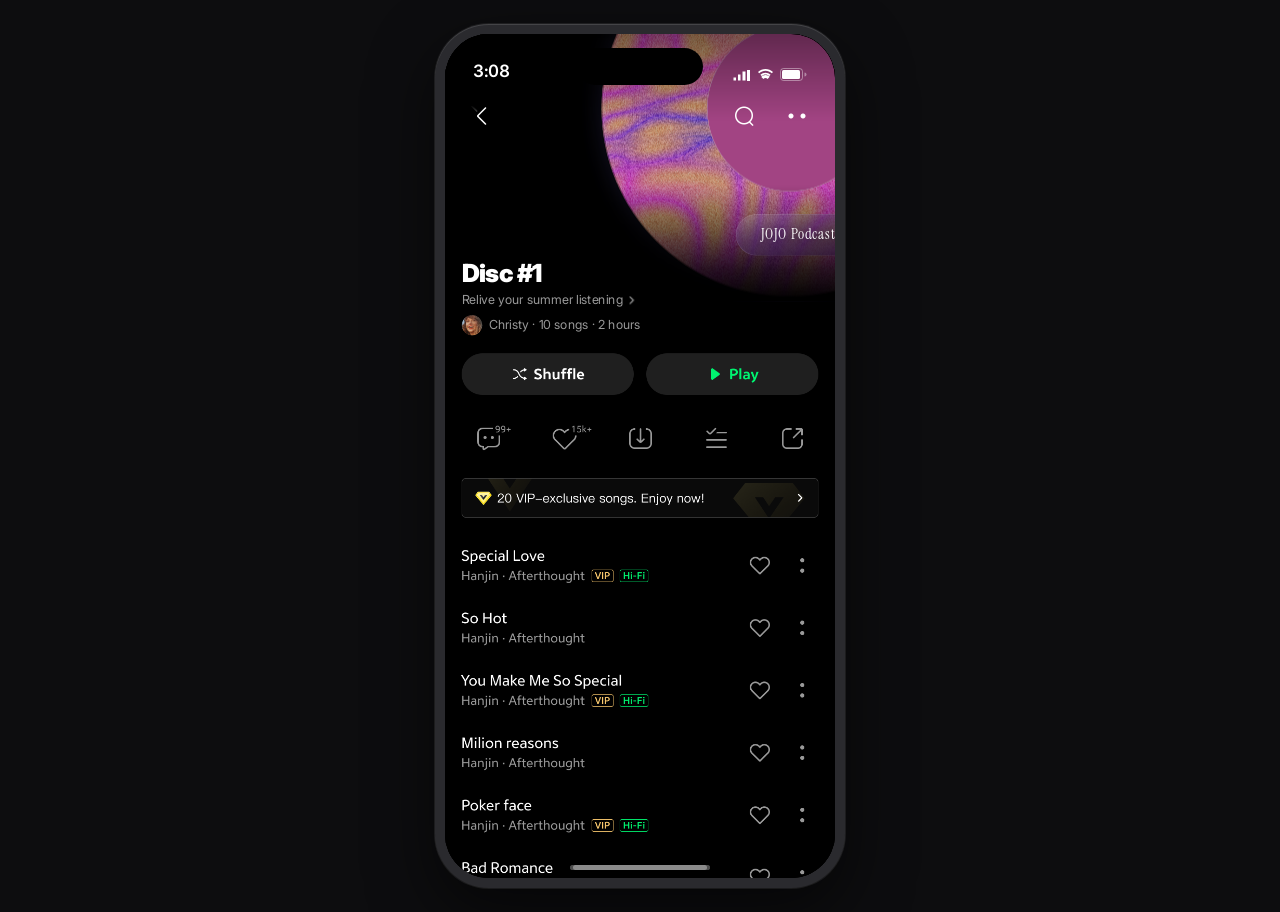
==== index.html @ c64f2231 "Initial commit: JOJO Podcast playlist and player demo. Includes playlist page, ambient WebGL player," ====
<!DOCTYPE html>
<html lang="zh-Hant">
<head>
  <meta charset="UTF-8">
  <meta name="viewport" content="width=device-width, initial-scale=1.0, maximum-scale=1.0, user-scalable=no">
  <title>AI 播客 · Disc #1</title>
  <link rel="preconnect" href="https://fonts.googleapis.com">
  <link rel="preconnect" href="https://fonts.gstatic.com" crossorigin>
  <link href="https://fonts.googleapis.com/css2?family=Instrument+Serif:ital@0;1&family=Inter:wght@400;500;600;700&display=swap" rel="stylesheet">
  <link rel="stylesheet" href="playlist.css">
  <style>
    /* file:// 兜底 */
    body.shell-body { min-height: 100dvh; margin: 0; display: flex; align-items: center; justify-content: center; background: #0d0d0f; }
    .phone-preview { padding: 10px; border-radius: 54px; background: #2a2a2e; }
    .phone-screen { width: 390px; height: 844px; border-radius: 44px; overflow: hidden; background: #000; position: relative; }
    .view--playlist { width: 100%; height: 100%; }
    .view--player { width: 100%; height: 100%; background: #fbe2d0; }
    .ios-status-bar { position: absolute; top: 0; left: 0; right: 0; z-index: 50; height: 54px; }
    .player-frame { top: 54px; height: calc(100% - 54px); position: absolute; width: 100%; left: 0; }
    .phone-screen.is-player-view .player-frame { top: 0; height: 100%; }
    .playlist-viewport { width: 100%; height: 100%; overflow: hidden; }
    .playlist-stage { width: 750px; height: 1624px; transform: scale(0.52); transform-origin: top left; position: relative; }
  </style>
</head>
<body class="shell-body">

  <div class="phone-preview">
    <div class="phone-screen" id="phoneScreen">

      <header class="ios-status-bar" aria-hidden="true">
        <time class="ios-status-bar__time" id="statusTime">12:32</time>
        <div class="ios-status-bar__island" aria-hidden="true"></div>
        <div class="ios-status-bar__trailing">
            <svg class="ios-icon ios-icon--cellular" viewBox="0 0 18 12" aria-hidden="true">
              <path fill="currentColor" d="M1 8.5h2.5v3H1v-3zm4.5-3H8v6H5.5v-6zm4.5-3H13v9h-3V2.5zm4.5-1.5h3v12h-3V1z"/>
            </svg>
            <svg class="ios-icon ios-icon--wifi" viewBox="0 0 16 12" aria-hidden="true">
              <path fill="currentColor" d="M8 1.8c2.4 0 4.6.9 6.3 2.4l1.2-1.2C13.4 1.1 10.8 0 8 0S2.6 1.1.5 2.9L1.7 4.2C3.4 2.7 5.6 1.8 8 1.8zm0 3.6c1.5 0 2.9.6 3.9 1.6l1.2-1.2c-1.4-1.3-3.3-2.1-5.1-2.1s-3.7.8-5.1 2.1L4.1 7c1-.9 2.4-1.6 3.9-1.6zm0 3.6c.8 0 1.5.3 2.1.9l2.1-2.1C11.1 6.7 9.6 6 8 6s-3.1.7-4.2 1.9L5.9 10c.6-.6 1.3-.9 2.1-.9z"/>
            </svg>
            <svg class="ios-icon ios-icon--battery" viewBox="0 0 27 13" aria-hidden="true">
              <rect x=".5" y=".5" width="22" height="12" rx="3" fill="none" stroke="currentColor" stroke-opacity=".4"/>
              <rect x="2" y="2" width="18" height="9" rx="1.5" fill="currentColor"/>
              <path fill="currentColor" fill-opacity=".4" d="M24.5 4.5v4a1.5 1.5 0 0 0 0-4z"/>
            </svg>
          </div>
      </header>

      <section class="view view--playlist active" id="viewPlaylist" aria-label="歌单页">

        <nav class="app-nav" aria-label="导航栏">
          <button type="button" class="app-nav__btn" aria-label="返回">
            <img class="app-nav__icon" src="assets/playlist/nav-back.png" alt="" width="24" height="24">
          </button>
          <div class="app-nav__actions">
            <button type="button" class="app-nav__btn" aria-label="搜索">
              <img class="app-nav__icon" src="assets/playlist/nav-search.png" alt="" width="24" height="24">
            </button>
            <button type="button" class="app-nav__btn" aria-label="分享">
              <img class="app-nav__icon" src="assets/playlist/nav-share.png" alt="" width="24" height="24">
            </button>
          </div>
        </nav>

        <div class="playlist-viewport">
          <div class="playlist-stage" data-figma-node="2:18733">

            <img
              class="figma-layer figma-layer--bg"
              src="assets/playlist/image-6.png"
              alt=""
              width="750"
              height="1624"
              data-node-id="2:18734"
            >

            <!-- 遮住底图里自带的旧状态栏 / 导航，避免与上方 iOS 栏重复 -->
            <div class="figma-bg-top-wipe" aria-hidden="true"></div>

            <div class="figma-layer figma-layer--hero-mask" data-node-id="2:18735">
              <div class="figma-hero-disc" data-node-id="2:19599" aria-hidden="true">
                <div class="figma-hero-ambient" id="playlistAmbient"></div>
                <div class="figma-hero-hub-cover" aria-hidden="true"></div>
                <div class="figma-hero-disc-vinyl" aria-hidden="true"></div>
                <svg class="figma-hero-disc-rings" viewBox="0 0 100 100" aria-hidden="true">
                  <g class="figma-hero-disc-rings__grooves" fill="none">
                    <circle cx="50" cy="50" r="24"/>
                    <circle cx="50" cy="50" r="28"/>
                    <circle cx="50" cy="50" r="32"/>
                    <circle cx="50" cy="50" r="36"/>
                    <circle cx="50" cy="50" r="40"/>
                    <circle cx="50" cy="50" r="44"/>
                    <circle cx="50" cy="50" r="47"/>
                    <circle cx="50" cy="50" r="49.2"/>
                  </g>
                </svg>
                <div class="figma-hero-disc-center" aria-hidden="true"></div>
              </div>
              <div class="figma-hero-dim" data-node-id="2:18737"></div>
              <div class="figma-hero-grad figma-hero-grad--bottom" data-node-id="2:18738"></div>
              <div class="figma-hero-grad figma-hero-grad--top" data-node-id="2:18739"></div>
            </div>

            <div class="figma-layer figma-layer--meta" data-node-id="2:18744">
              <h1 class="figma-meta-title" data-node-id="2:18746">Disc #1</h1>
              <p class="figma-meta-subtitle" data-node-id="2:18747">
                <span data-node-id="2:18748">Relive your summer listening </span>
                <img class="figma-meta-chevron" src="assets/playlist/icon-chevron-right.png" alt="" width="24" height="24" data-node-id="2:18749">
              </p>
              <div class="figma-meta-user" data-node-id="2:18764">
                <img class="figma-meta-avatar" src="assets/playlist/avatar-mask.png" alt="" width="40" height="40" data-node-id="2:18766">
                <p class="figma-meta-user-text" data-node-id="2:18770">
                  <span data-node-id="2:18771">Christy</span><span data-node-id="2:18772"> · 10 songs · 2 hours</span>
                </p>
              </div>
            </div>


            <div class="figma-layer figma-layer--pill" data-node-id="2:19683" aria-hidden="true">
              <span class="figma-pill-text">JOJO Podcast</span>
            </div>

            <button type="button" class="figma-hero-hit" id="heroTrigger" aria-label="进入 JOJO Podcast 播放器"></button>

          </div>
        </div>
      </section>

      <section class="view view--player" id="viewPlayer" aria-label="播放器" aria-hidden="true">
        <iframe
          id="playerFrame"
          class="player-frame"
          title="Lucky · Jason Mraz"
          allow="autoplay"
        ></iframe>
      </section>

      <div class="transition-flash" id="transitionFlash" aria-hidden="true"></div>
      <div class="phone-home-indicator" aria-hidden="true"></div>

    </div>
  </div>

  <script src="assets/vendor/three.min.js"></script>
  <script src="ambient-shader.js"></script>
  <script src="playlist-ambient.js"></script>
  <script src="navigation.js"></script>
</body>
</html>
---- playlist.css ----
:root {
  --ease-expo: cubic-bezier(0.16, 1, 0.3, 1);
  --ease-out: cubic-bezier(0.19, 1, 0.22, 1);
  /* Figma frame playlist @ 750 × 1624 → phone 390 × 844 */
  --figma-w: 750px;
  --figma-h: 1624px;
  --phone-w: 390px;
  --phone-h: 844px;
  --scale: 0.52;
}

*, *::before, *::after { box-sizing: border-box; margin: 0; padding: 0; }

html { -webkit-text-size-adjust: 100%; }

body.shell-body {
  min-height: 100dvh;
  display: flex;
  align-items: center;
  justify-content: center;
  padding: 24px 16px;
  background: #0d0d0f;
  font-family: 'Inter', system-ui, sans-serif;
  -webkit-font-smoothing: antialiased;
}

.phone-preview {
  position: relative;
  padding: 10px;
  border-radius: 54px;
  background: linear-gradient(145deg, #3a3a3e 0%, #1c1c1e 45%, #2a2a2e 100%);
  box-shadow:
    0 0 0 1px rgba(255, 255, 255, 0.08),
    0 24px 64px rgba(0, 0, 0, 0.55),
    inset 0 1px 0 rgba(255, 255, 255, 0.12);
  flex-shrink: 0;
}

.phone-screen {
  position: relative;
  width: var(--phone-w);
  height: var(--phone-h);
  border-radius: 44px;
  overflow: hidden;
  background: #000;
  isolation: isolate;
}

.phone-home-indicator {
  position: absolute;
  bottom: 8px;
  left: 50%;
  z-index: 50;
  transform: translateX(-50%);
  width: 134px;
  height: 5px;
  border-radius: 3px;
  background: rgba(255, 255, 255, 0.35);
  pointer-events: none;
}

.view {
  position: absolute;
  inset: 0;
  display: none;
  pointer-events: none;
}

.view--playlist {
  z-index: 2;
  width: 100%;
  height: 100%;
  background: #000;
  transform: scale(1);
  transition: opacity 0.5s var(--ease-out), transform 0.65s var(--ease-expo);
}

.view--playlist.active {
  display: block;
  opacity: 1;
  visibility: visible;
  pointer-events: auto;
}

.view--playlist.exit {
  opacity: 0;
  transform: scale(1.03);
  pointer-events: none;
}

/* ========== Figma 画布缩放 ========== */
.playlist-viewport {
  width: 100%;
  height: 100%;
  overflow: hidden;
}

.playlist-stage {
  position: relative;
  width: 750px;
  height: 1624px;
  transform: scale(0.52);
  transform-origin: top left;
  background: #000;
  --disc-diameter: 726px;
  --disc-radius: calc(var(--disc-diameter) / 2);
  --disc-left: 300px;
  --disc-top: -220px;
  /* 与 ambient-shader 色块一致 */
  --fluid-peach: #ffb17a;
  --fluid-light-purple: #8c7efd;
  --fluid-center: #cb55a4;
  --disc-spin-duration: 22s;
  --disc-center-ratio: 0.44;
}

@keyframes figma-disc-spin {
  from { transform: rotate(0deg); }
  to { transform: rotate(360deg); }
}

@keyframes figma-disc-center-spin {
  from { transform: translate(-50%, -50%) rotate(0deg); }
  to { transform: translate(-50%, -50%) rotate(360deg); }
}

.figma-layer {
  position: absolute;
  pointer-events: none;
}

.figma-layer--bg {
  inset: 0;
  width: 750px;
  height: 1624px;
  object-fit: cover;
  z-index: 0;
}

/* 盖住 image-6 内嵌的状态栏 + 导航（Figma 约 88+88px） */
.figma-bg-top-wipe {
  position: absolute;
  left: 0;
  top: 0;
  width: 750px;
  height: 176px;
  z-index: 1;
  background: linear-gradient(180deg, #000 0%, #000 78%, rgba(0, 0, 0, 0) 100%);
  pointer-events: none;
}

/* 背景+遮罩 · 2:18735 */
.figma-layer--hero-mask {
  left: 0;
  top: 0;
  width: 750px;
  height: 514px;
  overflow: hidden;
  z-index: 2;
}

.figma-hero-dim {
  position: absolute;
  inset: 0;
  background: rgba(0, 0, 0, 0.2);
  z-index: 5;
  pointer-events: none;
}

/* 完整圆形流体光盘 */
.figma-hero-disc {
  position: absolute;
  left: var(--disc-left);
  top: var(--disc-top);
  width: var(--disc-diameter);
  height: var(--disc-diameter);
  border-radius: 50%;
  overflow: hidden;
  z-index: 4;
  pointer-events: none;
  isolation: isolate;
  border: 1px solid rgba(255, 255, 255, 0.12);
  box-shadow:
    0 0 0 1px rgba(0, 0, 0, 0.45),
    0 0 48px rgba(140, 126, 253, 0.18),
    inset 0 0 120px rgba(0, 0, 0, 0.28),
    inset 0 0 32px rgba(255, 255, 255, 0.08);
  transform-origin: center center;
  animation: figma-disc-spin var(--disc-spin-duration) linear infinite;
  will-change: transform;
}

.figma-hero-disc::before {
  content: '';
  position: absolute;
  inset: 0;
  border-radius: 50%;
  pointer-events: none;
  z-index: 1;
  box-shadow:
    inset 0 0 0 2px rgba(0, 0, 0, 0.35),
    inset 0 0 0 6px rgba(255, 255, 255, 0.05);
}

.figma-hero-disc-rings {
  position: absolute;
  inset: 0;
  z-index: 3;
  width: 100%;
  height: 100%;
  pointer-events: none;
  opacity: 0.5;
  mix-blend-mode: soft-light;
}

.figma-hero-disc-rings__grooves circle {
  stroke: rgba(255, 255, 255, 0.85);
  stroke-width: 1px;
  vector-effect: non-scaling-stroke;
}

.figma-hero-ambient {
  position: absolute;
  inset: 0;
  z-index: 0;
}

.figma-hero-ambient canvas {
  display: block;
  width: 100%;
  height: 100%;
  transform: scale(1.04);
  transform-origin: center center;
}

/* 细沟槽纹理（浅色 1px 等效、整体 50% 透明） */
.figma-hero-disc-vinyl {
  position: absolute;
  inset: 0;
  z-index: 2;
  border-radius: 50%;
  pointer-events: none;
  opacity: 0.5;
  background:
    repeating-radial-gradient(
      circle at 50% 50%,
      transparent 0,
      transparent 0.2%,
      rgba(255, 255, 255, 0.55) 0.2%,
      rgba(255, 255, 255, 0.55) 0.47%,
      transparent 0.47%,
      transparent 0.75%
    ),
    repeating-radial-gradient(
      circle at 50% 50%,
      transparent 0,
      transparent 0.55%,
      rgba(255, 255, 255, 0.35) 0.55%,
      rgba(255, 255, 255, 0.35) 0.82%,
      transparent 0.82%,
      transparent 1.35%
    ),
    conic-gradient(
      from 200deg at 50% 50%,
      transparent 0deg,
      rgba(255, 255, 255, 0.12) 24deg,
      transparent 48deg,
      transparent 360deg
    ),
    radial-gradient(
      circle at 72% 28%,
      rgba(255, 255, 255, 0.14) 0%,
      rgba(255, 255, 255, 0.05) 16%,
      transparent 28%
    );
  mix-blend-mode: soft-light;
}

.figma-hero-disc-vinyl::before,
.figma-hero-disc-vinyl::after {
  content: none;
}

/* 盖住底图自带的中心图标（在 shader 之上） */
.figma-hero-hub-cover {
  position: absolute;
  left: 50%;
  top: 50%;
  width: calc(var(--disc-center-ratio) * 100%);
  height: calc(var(--disc-center-ratio) * 100%);
  transform: translate(-50%, -50%);
  border-radius: 50%;
  z-index: 1;
  pointer-events: none;
  background: var(--fluid-center);
}

/* 光盘中心圆（相对光盘定位，随盘旋转） */
.figma-hero-disc-center {
  position: absolute;
  left: 50%;
  top: 50%;
  width: calc(var(--disc-center-ratio) * 100%);
  height: calc(var(--disc-center-ratio) * 100%);
  transform: translate(-50%, -50%);
  border-radius: 50%;
  z-index: 4;
  pointer-events: none;
  background: var(--fluid-center);
  border: 1px solid rgba(255, 255, 255, 0.55);
  box-shadow: none;
}

.figma-hero-grad {
  position: absolute;
  left: 0;
  right: 0;
  z-index: 6;
  pointer-events: none;
}

.figma-hero-grad--bottom {
  top: 0;
  bottom: 0;
  background: linear-gradient(
    180deg,
    rgba(0, 0, 0, 0) 0%,
    rgba(0, 0, 0, 0) 56.42%,
    rgba(0, 0, 0, 0.4) 72%,
    rgba(0, 0, 0, 0.8) 88%,
    #000 100%
  );
}

.figma-hero-grad--top {
  top: 0;
  bottom: 65.76%;
  background: linear-gradient(
    180deg,
    rgba(0, 0, 0, 0.4) 0%,
    rgba(0, 0, 0, 0) 95.17%
  );
}

/* 歌单信息 · 2:18744 */
.figma-layer--meta {
  left: 0;
  top: 426px;
  width: 750px;
  height: 156px;
  z-index: 8;
  display: flex;
  flex-direction: column;
  justify-content: flex-end;
  gap: 16px;
  padding: 0 32px 2px;
}

.figma-meta-title {
  font-family: 'Inter', system-ui, sans-serif;
  font-size: 48px;
  font-weight: 900;
  line-height: 1;
  color: #fff;
  letter-spacing: -0.02em;
}

.figma-meta-subtitle {
  display: flex;
  align-items: center;
  gap: 4px;
  font-size: 24px;
  font-weight: 400;
  line-height: 1;
  color: rgba(255, 255, 255, 0.6);
}

.figma-meta-chevron {
  width: 24px;
  height: 24px;
  flex-shrink: 0;
  display: block;
  object-fit: contain;
}

.figma-meta-user {
  display: flex;
  align-items: center;
  gap: 12px;
}

.figma-meta-avatar {
  width: 40px;
  height: 40px;
  border-radius: 50%;
  object-fit: cover;
  flex-shrink: 0;
}

.figma-meta-user-text {
  font-size: 24px;
  line-height: 1.5;
  color: rgba(255, 255, 255, 0.6);
  white-space: nowrap;
}

.figma-meta-user-text span:first-child {
  line-height: 36px;
}

/* iOS 状态栏（两页共用，浮在手机框顶部） */
.ios-status-bar {
  position: absolute;
  top: 0;
  left: 0;
  right: 0;
  z-index: 50;
  display: grid;
  grid-template-columns: 1fr auto 1fr;
  align-items: flex-end;
  height: 54px;
  padding: 14px 28px 8px;
  color: #fff;
  pointer-events: none;
}

.ios-status-bar__time {
  grid-column: 1;
  justify-self: start;
  font-family: -apple-system, 'SF Pro Text', 'Inter', system-ui, sans-serif;
  font-size: 17px;
  font-weight: 600;
  letter-spacing: -0.4px;
  font-variant-numeric: tabular-nums;
}

.ios-status-bar__island {
  grid-column: 2;
  width: 126px;
  height: 37px;
  margin-bottom: -4px;
  border-radius: 20px;
  background: #000;
}

.ios-status-bar__trailing {
  grid-column: 3;
  justify-self: end;
  display: flex;
  align-items: center;
  gap: 6px;
}

.ios-icon--cellular { width: 19px; height: 12px; }
.ios-icon--wifi { width: 17px; height: 12px; }
.ios-icon--battery { width: 27px; height: 13px; }

/* 导航栏 + 用户上传图标 */
.app-nav {
  position: absolute;
  top: 54px;
  left: 0;
  right: 0;
  z-index: 39;
  display: flex;
  align-items: center;
  justify-content: space-between;
  padding: 6px 16px 10px;
  pointer-events: auto;
}

.app-nav__actions {
  display: flex;
  align-items: center;
  gap: 8px;
}

.app-nav__btn {
  display: flex;
  align-items: center;
  justify-content: center;
  width: 44px;
  height: 44px;
  border: none;
  background: transparent;
  padding: 0;
  cursor: pointer;
  border-radius: 50%;
  -webkit-tap-highlight-color: transparent;
}

.app-nav__btn:active {
  background: rgba(255, 255, 255, 0.08);
}

.app-nav__icon {
  width: 24px;
  height: 24px;
  display: block;
  object-fit: contain;
}

/* JOJO Podcast pill · 2:19683 */
.figma-layer--pill {
  left: calc(var(--disc-left) + var(--disc-diameter) / 2 + 16px);
  top: calc(var(--disc-top) + var(--disc-diameter) * 0.78);
  width: auto;
  min-height: 80px;
  padding: 12px 48px;
  transform: translateX(-50%);
  border-radius: 100px;
  border: none;
  display: flex;
  align-items: center;
  justify-content: center;
  z-index: 12;
  pointer-events: none;
  overflow: visible;
  background: transparent;
  box-shadow: none;
}

/* 渐变模拟毛玻璃，避免 backdrop-filter 在底边产生 1px 亮线 */
.figma-layer--pill::before {
  content: '';
  position: absolute;
  inset: 0;
  border-radius: 100px;
  background: linear-gradient(
    165deg,
    rgba(255, 255, 255, 0.18) 0%,
    rgba(88, 52, 108, 0.55) 40%,
    rgba(42, 22, 52, 0.72) 100%
  );
  box-shadow: inset 0 0 0 1px rgba(255, 255, 255, 0.14);
  z-index: 0;
}

.figma-pill-text {
  position: relative;
  z-index: 1;
  font-family: 'Instrument Serif', 'Chapman Test', 'Songti SC', serif;
  font-size: 28px;
  font-weight: 400;
  line-height: 1;
  letter-spacing: 2px;
  color: #fff;
  white-space: nowrap;
  text-shadow: 0 1px 12px rgba(0, 0, 0, 0.35);
}

/* 点击热区：遮罩 + 唱片 + 胶囊 */
.figma-hero-hit {
  position: absolute;
  left: 0;
  top: 0;
  width: 750px;
  height: 514px;
  z-index: 20;
  border: none;
  background: transparent;
  cursor: pointer;
  pointer-events: auto;
  -webkit-tap-highlight-color: transparent;
}

.playlist-stage:has(.figma-hero-hit:active) .figma-layer--pill {
  transform: translateX(-50%) scale(0.98);
}

/* ========== 播放器（自下而上展开） ========== */
.view--player {
  position: absolute;
  inset: 0;
  z-index: 20;
  width: 100%;
  height: 100%;
  display: none;
  --status-bar-h: 54px;
  background: #fbe2d0;
  transform: translateY(100%);
  transition: transform 0.68s var(--ease-expo);
  pointer-events: none;
  will-change: transform;
}

.view--player.is-mounted {
  display: block;
  opacity: 1;
  visibility: visible;
}

.view--player.active {
  transform: translateY(0);
  pointer-events: auto;
}

.view--player.exit {
  transform: translateY(100%);
  pointer-events: none;
}

.player-frame {
  position: absolute;
  top: var(--status-bar-h);
  left: 0;
  width: 100%;
  height: calc(100% - var(--status-bar-h));
  border: none;
  display: block;
  background: #fbe2d0;
}

/* 播放器：色块顶底铺满，状态栏浮在 WebGL 上 */
.phone-screen.is-player-view .player-frame {
  top: 0;
  height: 100%;
}

.phone-screen.is-player-view .ios-status-bar {
  color: #fff;
  background: transparent;
}

.phone-screen.is-player-view .ios-status-bar__island {
  background: #000;
}

.transition-flash {
  display: none;
}

@media (prefers-reduced-motion: reduce) {
  .view--player {
    transition-duration: 0.01ms;
  }
}
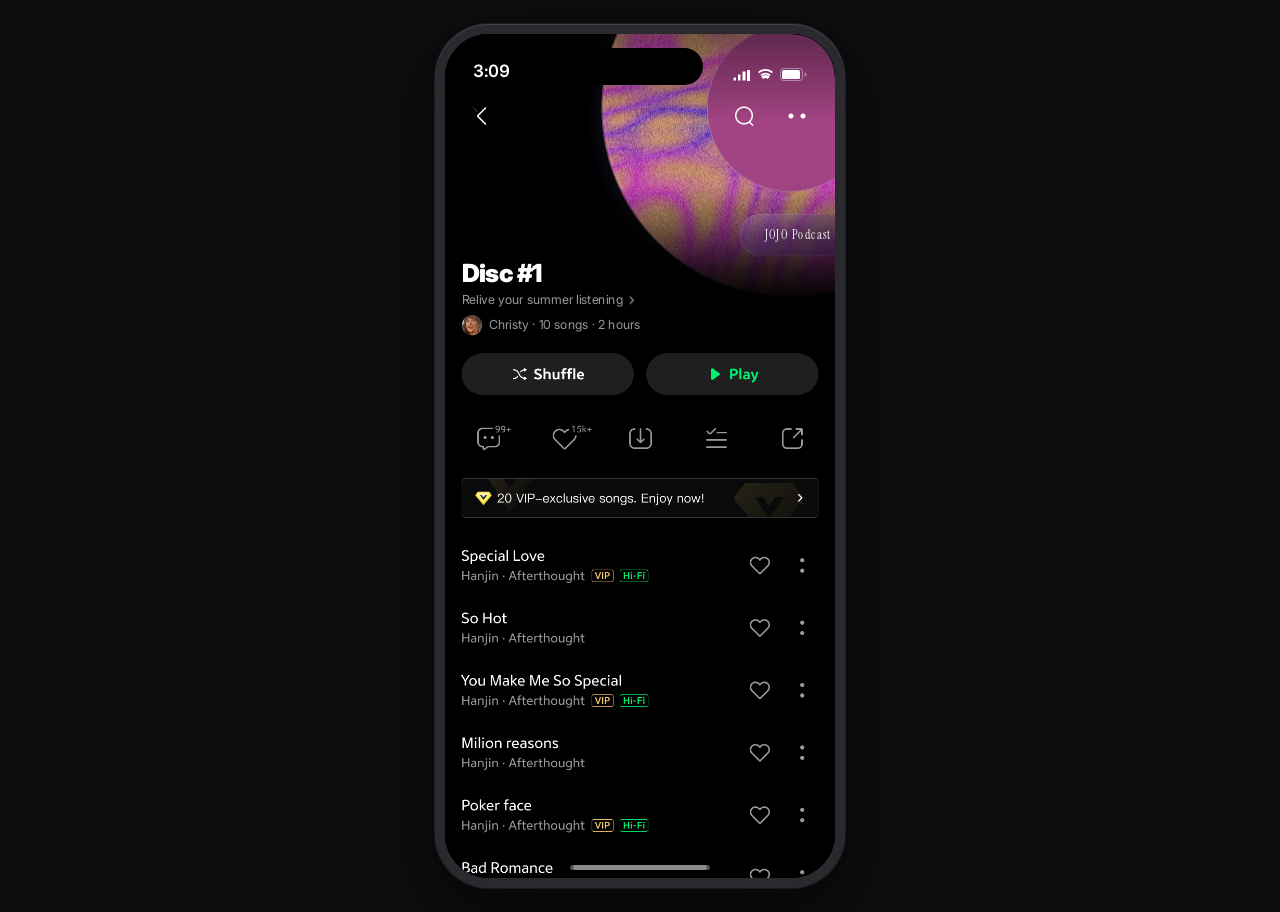
==== commit e7991a07: "Add full-page pull-down to reveal player from the top. The playlist view moves down with the gesture" ====
--- a/index.html
+++ b/index.html
@@ -20,6 +20,23 @@
     .phone-screen.is-player-view .player-frame { top: 0; height: 100%; }
     .playlist-viewport { width: 100%; height: 100%; overflow: hidden; }
     .playlist-stage { width: 750px; height: 1624px; transform: scale(0.52); transform-origin: top left; position: relative; }
+    .view--playlist { touch-action: none; }
+    .figma-disc-long-hit {
+      position: absolute;
+      left: 50%;
+      top: 50%;
+      z-index: 8;
+      width: 44%;
+      height: 44%;
+      transform: translate(-50%, -50%);
+      border: none;
+      border-radius: 50%;
+      background: transparent;
+      cursor: pointer;
+      pointer-events: auto;
+      -webkit-tap-highlight-color: transparent;
+    }
+    .figma-hero-hit { touch-action: none; }
   </style>
 </head>
 <body class="shell-body">
@@ -94,6 +111,7 @@
                   </g>
                 </svg>
                 <div class="figma-hero-disc-center" aria-hidden="true"></div>
+                <button type="button" class="figma-disc-long-hit" id="discLongPress" aria-label="长按进入播放器" tabindex="-1"></button>
               </div>
               <div class="figma-hero-dim" data-node-id="2:18737"></div>
               <div class="figma-hero-grad figma-hero-grad--bottom" data-node-id="2:18738"></div>
--- a/playlist.css
+++ b/playlist.css
@@ -540,7 +540,7 @@
   position: relative;
   z-index: 1;
   font-family: 'Instrument Serif', 'Chapman Test', 'Songti SC', serif;
-  font-size: 28px;
+  font-size: 24px;
   font-weight: 400;
   line-height: 1;
   letter-spacing: 2px;
@@ -568,7 +568,7 @@
   transform: translateX(-50%) scale(0.98);
 }
 
-/* ========== 播放器（自下而上展开） ========== */
+/* ========== 播放器（自上而下展开） ========== */
 .view--player {
   position: absolute;
   inset: 0;
@@ -578,7 +578,7 @@
   display: none;
   --status-bar-h: 54px;
   background: #fbe2d0;
-  transform: translateY(100%);
+  transform: translateY(-100%);
   transition: transform 0.68s var(--ease-expo);
   pointer-events: none;
   will-change: transform;
@@ -596,8 +596,16 @@
 }
 
 .view--player.exit {
-  transform: translateY(100%);
-  pointer-events: none;
+  transform: translateY(-100%);
+  pointer-events: none;
+}
+
+.view--playlist.is-page-pulling {
+  transition: none;
+}
+
+.view--player.is-page-pulling {
+  transition: none;
 }
 
 .player-frame {
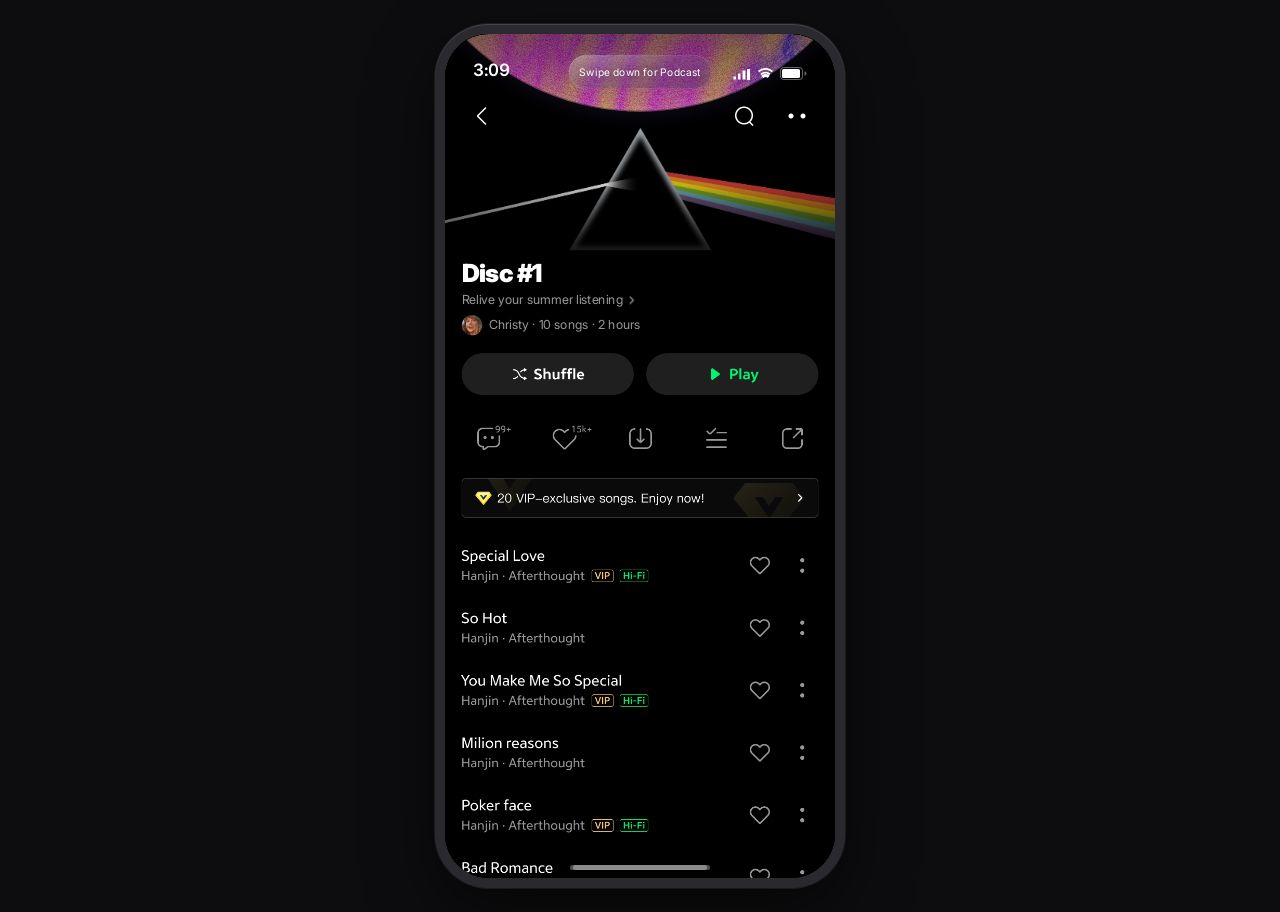
==== commit 9785be48: "Polish playlist hero UI and improve pull-down interaction. Add hero background art, enlarge and cent" ====
--- a/index.html
+++ b/index.html
@@ -46,7 +46,6 @@
 
       <header class="ios-status-bar" aria-hidden="true">
         <time class="ios-status-bar__time" id="statusTime">12:32</time>
-        <div class="ios-status-bar__island" aria-hidden="true"></div>
         <div class="ios-status-bar__trailing">
             <svg class="ios-icon ios-icon--cellular" viewBox="0 0 18 12" aria-hidden="true">
               <path fill="currentColor" d="M1 8.5h2.5v3H1v-3zm4.5-3H8v6H5.5v-6zm4.5-3H13v9h-3V2.5zm4.5-1.5h3v12h-3V1z"/>
@@ -94,6 +93,14 @@
             <div class="figma-bg-top-wipe" aria-hidden="true"></div>
 
             <div class="figma-layer figma-layer--hero-mask" data-node-id="2:18735">
+              <img
+                class="figma-hero-bg"
+                src="assets/playlist/hero-bg.jpg"
+                alt=""
+                width="750"
+                height="514"
+                decoding="async"
+              >
               <div class="figma-hero-disc" data-node-id="2:19599" aria-hidden="true">
                 <div class="figma-hero-ambient" id="playlistAmbient"></div>
                 <div class="figma-hero-hub-cover" aria-hidden="true"></div>
@@ -134,10 +141,10 @@
 
 
             <div class="figma-layer figma-layer--pill" data-node-id="2:19683" aria-hidden="true">
-              <span class="figma-pill-text">JOJO Podcast</span>
+              <span class="figma-pill-text">Swipe down for Podcast</span>
             </div>
 
-            <button type="button" class="figma-hero-hit" id="heroTrigger" aria-label="进入 JOJO Podcast 播放器"></button>
+            <button type="button" class="figma-hero-hit" id="heroTrigger" aria-label="向下滑动进入 Podcast 播放器"></button>
 
           </div>
         </div>
--- a/playlist.css
+++ b/playlist.css
@@ -102,10 +102,10 @@
   transform: scale(0.52);
   transform-origin: top left;
   background: #000;
-  --disc-diameter: 726px;
+  --disc-diameter: 950px;
   --disc-radius: calc(var(--disc-diameter) / 2);
-  --disc-left: 300px;
-  --disc-top: -220px;
+  --disc-left: calc((var(--figma-w) - var(--disc-diameter)) / 2);
+  --disc-top: -800px;
   /* 与 ambient-shader 色块一致 */
   --fluid-peach: #ffb17a;
   --fluid-light-purple: #8c7efd;
@@ -157,6 +157,18 @@
   height: 514px;
   overflow: hidden;
   z-index: 2;
+}
+
+/* 顶部 hero 背景图（光盘、文字下层） */
+.figma-hero-bg {
+  position: absolute;
+  inset: 0;
+  width: 100%;
+  height: 100%;
+  object-fit: cover;
+  object-position: center 42%;
+  z-index: 1;
+  pointer-events: none;
 }
 
 .figma-hero-dim {
@@ -415,9 +427,9 @@
   left: 0;
   right: 0;
   z-index: 50;
-  display: grid;
-  grid-template-columns: 1fr auto 1fr;
+  display: flex;
   align-items: flex-end;
+  justify-content: space-between;
   height: 54px;
   padding: 14px 28px 8px;
   color: #fff;
@@ -425,8 +437,6 @@
 }
 
 .ios-status-bar__time {
-  grid-column: 1;
-  justify-self: start;
   font-family: -apple-system, 'SF Pro Text', 'Inter', system-ui, sans-serif;
   font-size: 17px;
   font-weight: 600;
@@ -434,18 +444,7 @@
   font-variant-numeric: tabular-nums;
 }
 
-.ios-status-bar__island {
-  grid-column: 2;
-  width: 126px;
-  height: 37px;
-  margin-bottom: -4px;
-  border-radius: 20px;
-  background: #000;
-}
-
 .ios-status-bar__trailing {
-  grid-column: 3;
-  justify-self: end;
   display: flex;
   align-items: center;
   gap: 6px;
@@ -500,13 +499,13 @@
   object-fit: contain;
 }
 
-/* JOJO Podcast pill · 2:19683 */
+/* Swipe down for Podcast pill · 2:19683 */
 .figma-layer--pill {
-  left: calc(var(--disc-left) + var(--disc-diameter) / 2 + 16px);
-  top: calc(var(--disc-top) + var(--disc-diameter) * 0.78);
+  left: 50%;
+  top: calc(var(--disc-top) + var(--disc-diameter) * 0.78 + 100px);
   width: auto;
-  min-height: 80px;
-  padding: 12px 48px;
+  min-height: 64px;
+  padding: 0px 20px;
   transform: translateX(-50%);
   border-radius: 100px;
   border: none;
@@ -528,22 +527,22 @@
   border-radius: 100px;
   background: linear-gradient(
     165deg,
-    rgba(255, 255, 255, 0.18) 0%,
-    rgba(88, 52, 108, 0.55) 40%,
-    rgba(42, 22, 52, 0.72) 100%
+    rgba(255, 255, 255, 0.32) 0%,
+    rgba(120, 90, 140, 0.32) 45%,
+    rgba(72, 48, 88, 0.42) 100%
   );
-  box-shadow: inset 0 0 0 1px rgba(255, 255, 255, 0.14);
+  box-shadow: inset 0 0 0 1px rgba(255, 255, 255, 0.22);
   z-index: 0;
 }
 
 .figma-pill-text {
   position: relative;
   z-index: 1;
-  font-family: 'Instrument Serif', 'Chapman Test', 'Songti SC', serif;
-  font-size: 24px;
+  font-family: 'Inter', system-ui, sans-serif;
+  font-size: 20px;
   font-weight: 400;
-  line-height: 1;
-  letter-spacing: 2px;
+  line-height: 1.0;
+  letter-spacing: 0.02em;
   color: #fff;
   white-space: nowrap;
   text-shadow: 0 1px 12px rgba(0, 0, 0, 0.35);
@@ -630,10 +629,6 @@
   background: transparent;
 }
 
-.phone-screen.is-player-view .ios-status-bar__island {
-  background: #000;
-}
-
 .transition-flash {
   display: none;
 }
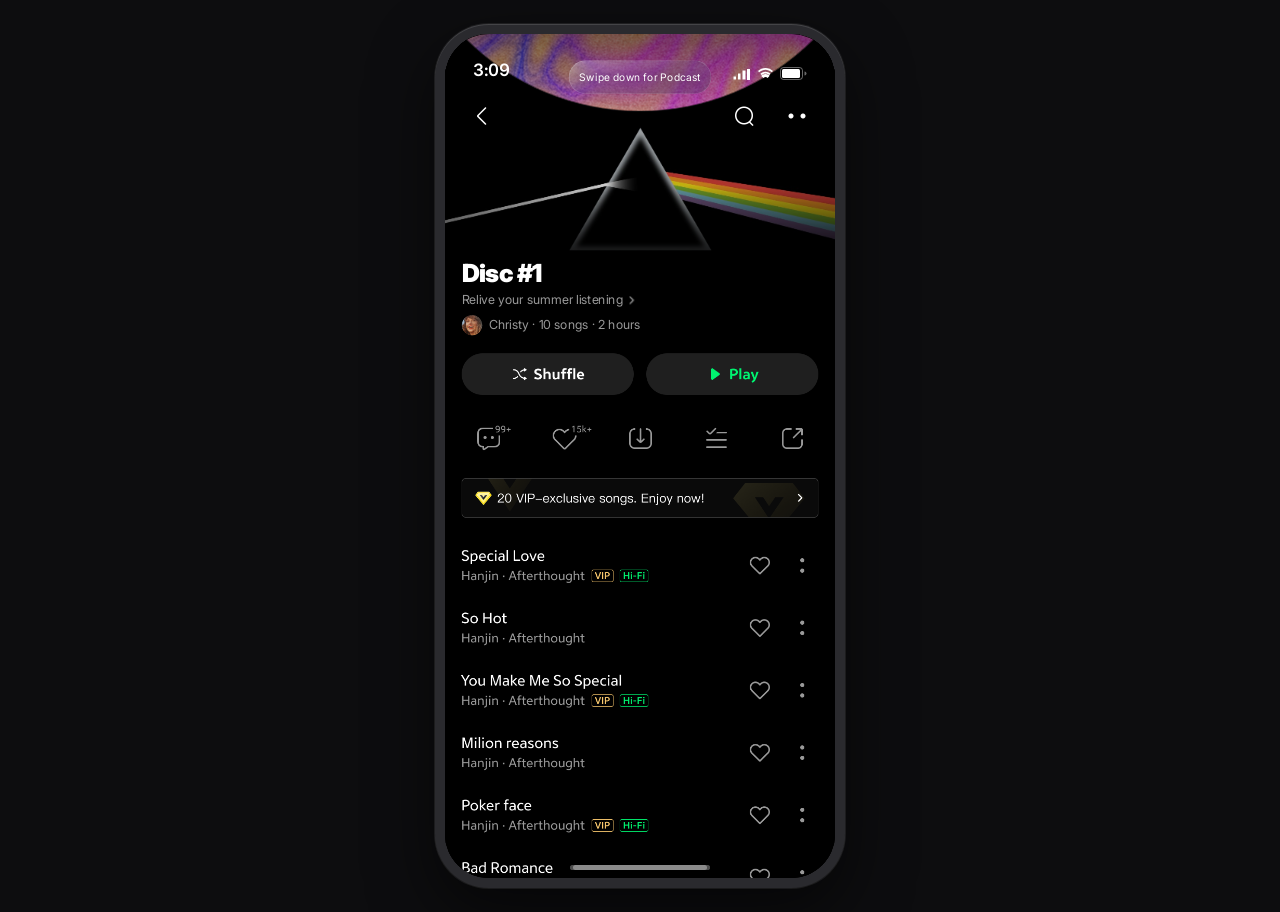
==== commit ef4b1560: "Fix mobile hero disc rendering as a square on iOS Safari. Separate rotation from the circular clip c" ====
--- a/index.html
+++ b/index.html
@@ -19,7 +19,7 @@
     .player-frame { top: 54px; height: calc(100% - 54px); position: absolute; width: 100%; left: 0; }
     .phone-screen.is-player-view .player-frame { top: 0; height: 100%; }
     .playlist-viewport { width: 100%; height: 100%; overflow: hidden; }
-    .playlist-stage { width: 750px; height: 1624px; transform: scale(0.52); transform-origin: top left; position: relative; }
+    .playlist-stage { width: 750px; height: 1624px; transform: scale(var(--stage-scale, 0.52)); transform-origin: top left; position: relative; }
     .view--playlist { touch-action: none; }
     .figma-disc-long-hit {
       position: absolute;
@@ -102,23 +102,25 @@
                 decoding="async"
               >
               <div class="figma-hero-disc" data-node-id="2:19599" aria-hidden="true">
-                <div class="figma-hero-ambient" id="playlistAmbient"></div>
-                <div class="figma-hero-hub-cover" aria-hidden="true"></div>
-                <div class="figma-hero-disc-vinyl" aria-hidden="true"></div>
-                <svg class="figma-hero-disc-rings" viewBox="0 0 100 100" aria-hidden="true">
-                  <g class="figma-hero-disc-rings__grooves" fill="none">
-                    <circle cx="50" cy="50" r="24"/>
-                    <circle cx="50" cy="50" r="28"/>
-                    <circle cx="50" cy="50" r="32"/>
-                    <circle cx="50" cy="50" r="36"/>
-                    <circle cx="50" cy="50" r="40"/>
-                    <circle cx="50" cy="50" r="44"/>
-                    <circle cx="50" cy="50" r="47"/>
-                    <circle cx="50" cy="50" r="49.2"/>
-                  </g>
-                </svg>
-                <div class="figma-hero-disc-center" aria-hidden="true"></div>
-                <button type="button" class="figma-disc-long-hit" id="discLongPress" aria-label="长按进入播放器" tabindex="-1"></button>
+                <div class="figma-hero-disc-spin">
+                  <div class="figma-hero-ambient" id="playlistAmbient"></div>
+                  <div class="figma-hero-hub-cover" aria-hidden="true"></div>
+                  <div class="figma-hero-disc-vinyl" aria-hidden="true"></div>
+                  <svg class="figma-hero-disc-rings" viewBox="0 0 100 100" aria-hidden="true">
+                    <g class="figma-hero-disc-rings__grooves" fill="none">
+                      <circle cx="50" cy="50" r="24"/>
+                      <circle cx="50" cy="50" r="28"/>
+                      <circle cx="50" cy="50" r="32"/>
+                      <circle cx="50" cy="50" r="36"/>
+                      <circle cx="50" cy="50" r="40"/>
+                      <circle cx="50" cy="50" r="44"/>
+                      <circle cx="50" cy="50" r="47"/>
+                      <circle cx="50" cy="50" r="49.2"/>
+                    </g>
+                  </svg>
+                  <div class="figma-hero-disc-center" aria-hidden="true"></div>
+                  <button type="button" class="figma-disc-long-hit" id="discLongPress" aria-label="长按进入播放器" tabindex="-1"></button>
+                </div>
               </div>
               <div class="figma-hero-dim" data-node-id="2:18737"></div>
               <div class="figma-hero-grad figma-hero-grad--bottom" data-node-id="2:18738"></div>
--- a/playlist.css
+++ b/playlist.css
@@ -99,7 +99,7 @@
   position: relative;
   width: 750px;
   height: 1624px;
-  transform: scale(0.52);
+  transform: scale(var(--stage-scale, 0.52));
   transform-origin: top left;
   background: #000;
   --disc-diameter: 950px;
@@ -179,15 +179,17 @@
   pointer-events: none;
 }
 
-/* 完整圆形流体光盘 */
+/* 完整圆形流体光盘（外层只负责裁剪，旋转在内层，避免 iOS 上圆角失效变方） */
 .figma-hero-disc {
   position: absolute;
   left: var(--disc-left);
   top: var(--disc-top);
   width: var(--disc-diameter);
   height: var(--disc-diameter);
+  aspect-ratio: 1;
   border-radius: 50%;
   overflow: hidden;
+  clip-path: circle(50% at 50% 50%);
   z-index: 4;
   pointer-events: none;
   isolation: isolate;
@@ -197,6 +199,13 @@
     0 0 48px rgba(140, 126, 253, 0.18),
     inset 0 0 120px rgba(0, 0, 0, 0.28),
     inset 0 0 32px rgba(255, 255, 255, 0.08);
+}
+
+.figma-hero-disc-spin {
+  position: absolute;
+  inset: 0;
+  border-radius: 50%;
+  overflow: hidden;
   transform-origin: center center;
   animation: figma-disc-spin var(--disc-spin-duration) linear infinite;
   will-change: transform;
@@ -208,7 +217,7 @@
   inset: 0;
   border-radius: 50%;
   pointer-events: none;
-  z-index: 1;
+  z-index: 5;
   box-shadow:
     inset 0 0 0 2px rgba(0, 0, 0, 0.35),
     inset 0 0 0 6px rgba(255, 255, 255, 0.05);
@@ -502,7 +511,7 @@
 /* Swipe down for Podcast pill · 2:19683 */
 .figma-layer--pill {
   left: 50%;
-  top: calc(var(--disc-top) + var(--disc-diameter) * 0.78 + 100px);
+  top: calc(var(--disc-top) + var(--disc-diameter) * 0.78 + 110px);
   width: auto;
   min-height: 64px;
   padding: 0px 20px;
@@ -633,8 +642,47 @@
   display: none;
 }
 
+/* 真机浏览：铺满视口并按宽度缩放 Figma 画布 */
+@media (max-width: 520px) {
+  body.shell-body {
+    padding: 0;
+    align-items: stretch;
+  }
+
+  .phone-preview {
+    width: 100%;
+    min-height: 100dvh;
+    padding: 0;
+    border-radius: 0;
+    background: transparent;
+    box-shadow: none;
+    display: flex;
+  }
+
+  .phone-screen {
+    width: 100%;
+    max-width: 100%;
+    height: 100dvh;
+    height: 100svh;
+    border-radius: 0;
+    flex: 1;
+  }
+
+  .phone-home-indicator {
+    bottom: max(8px, env(safe-area-inset-bottom, 0px));
+  }
+
+  .playlist-stage {
+    --disc-top: -720px;
+  }
+}
+
 @media (prefers-reduced-motion: reduce) {
   .view--player {
     transition-duration: 0.01ms;
   }
-}
+
+  .figma-hero-disc-spin {
+    animation: none;
+  }
+}
